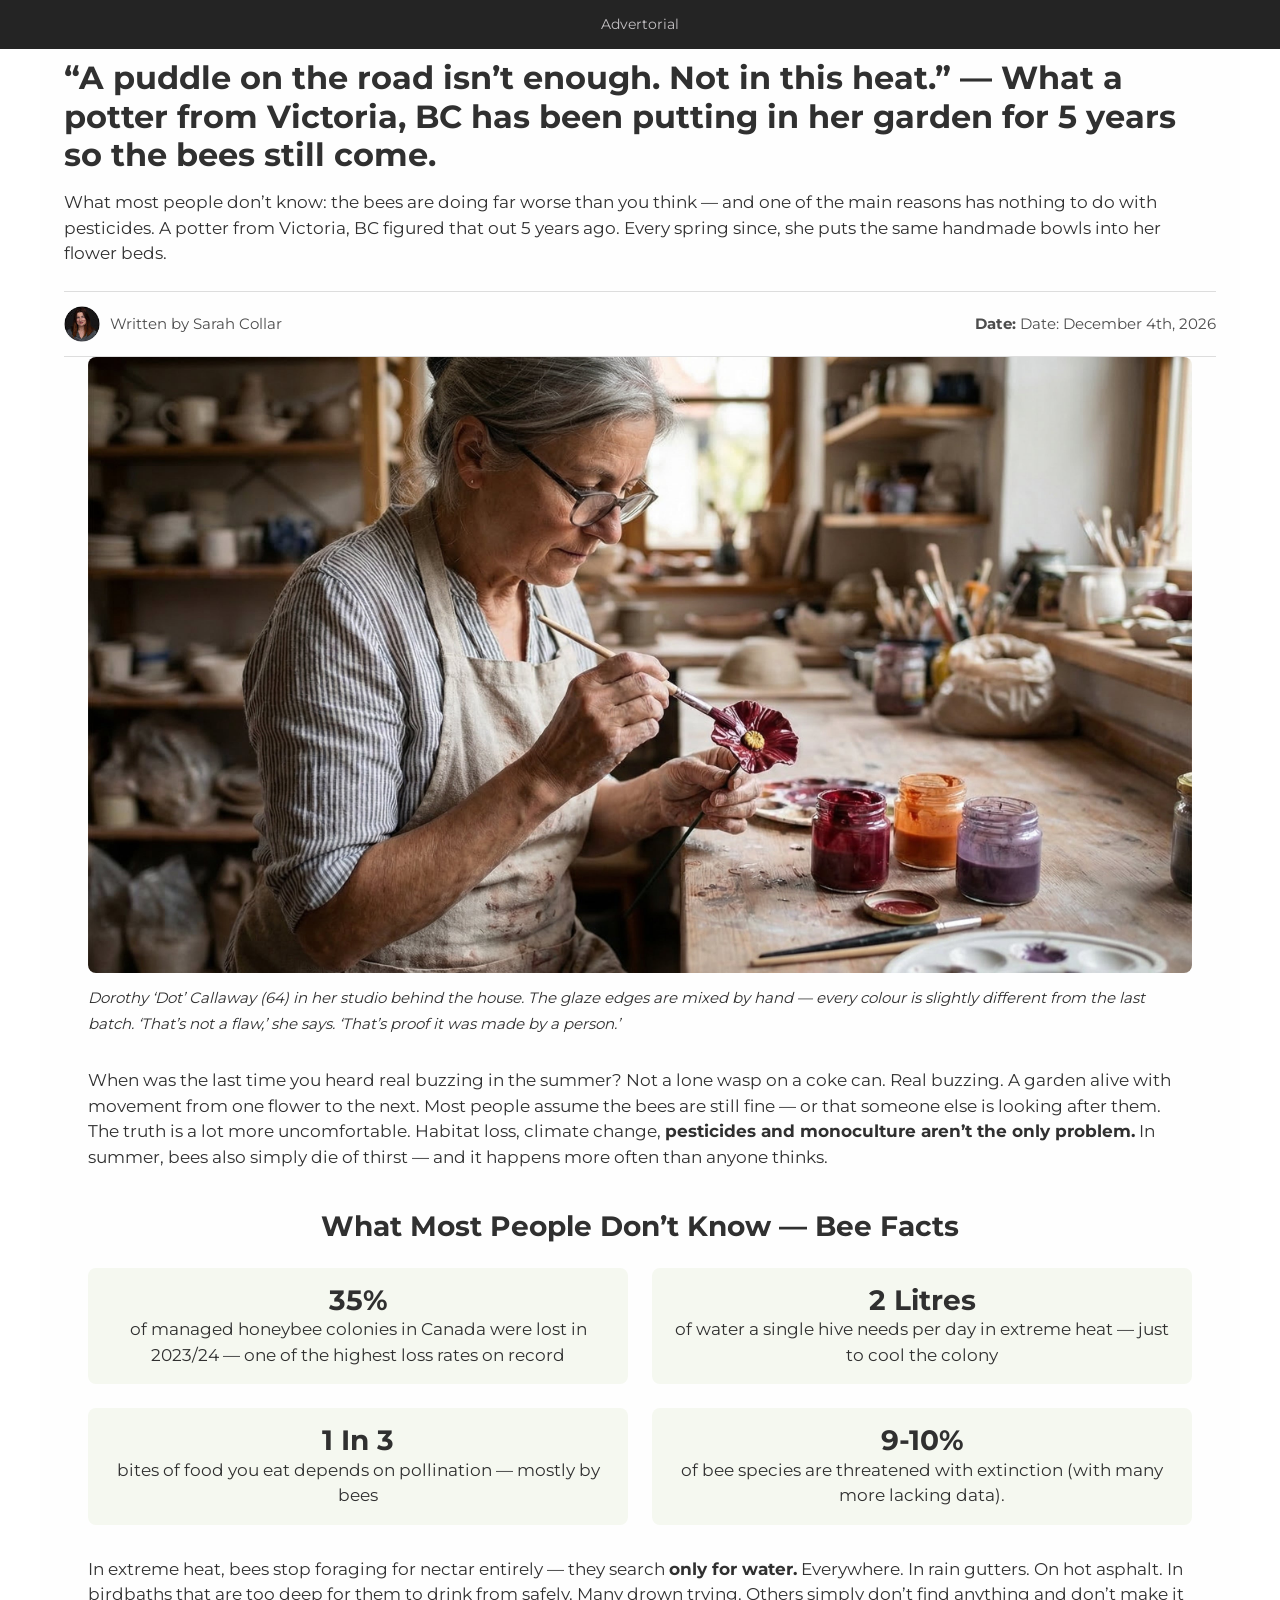
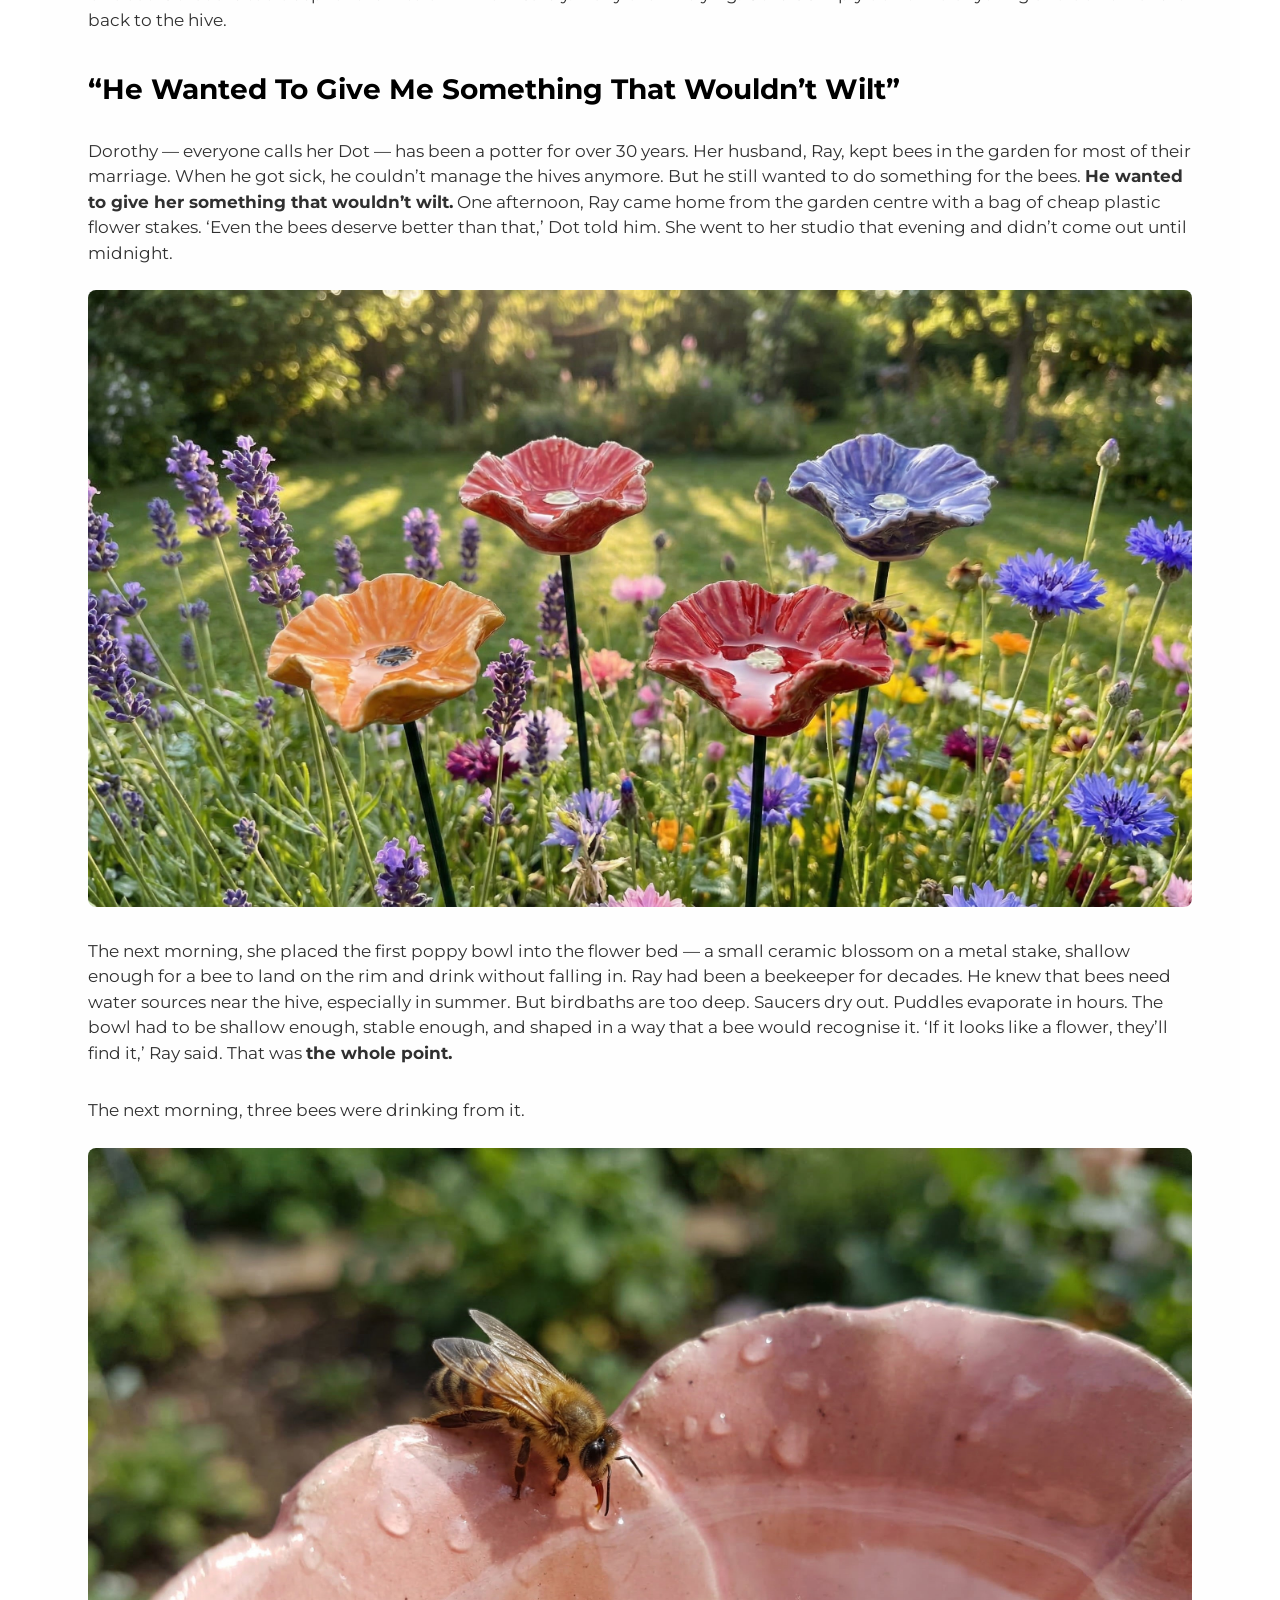
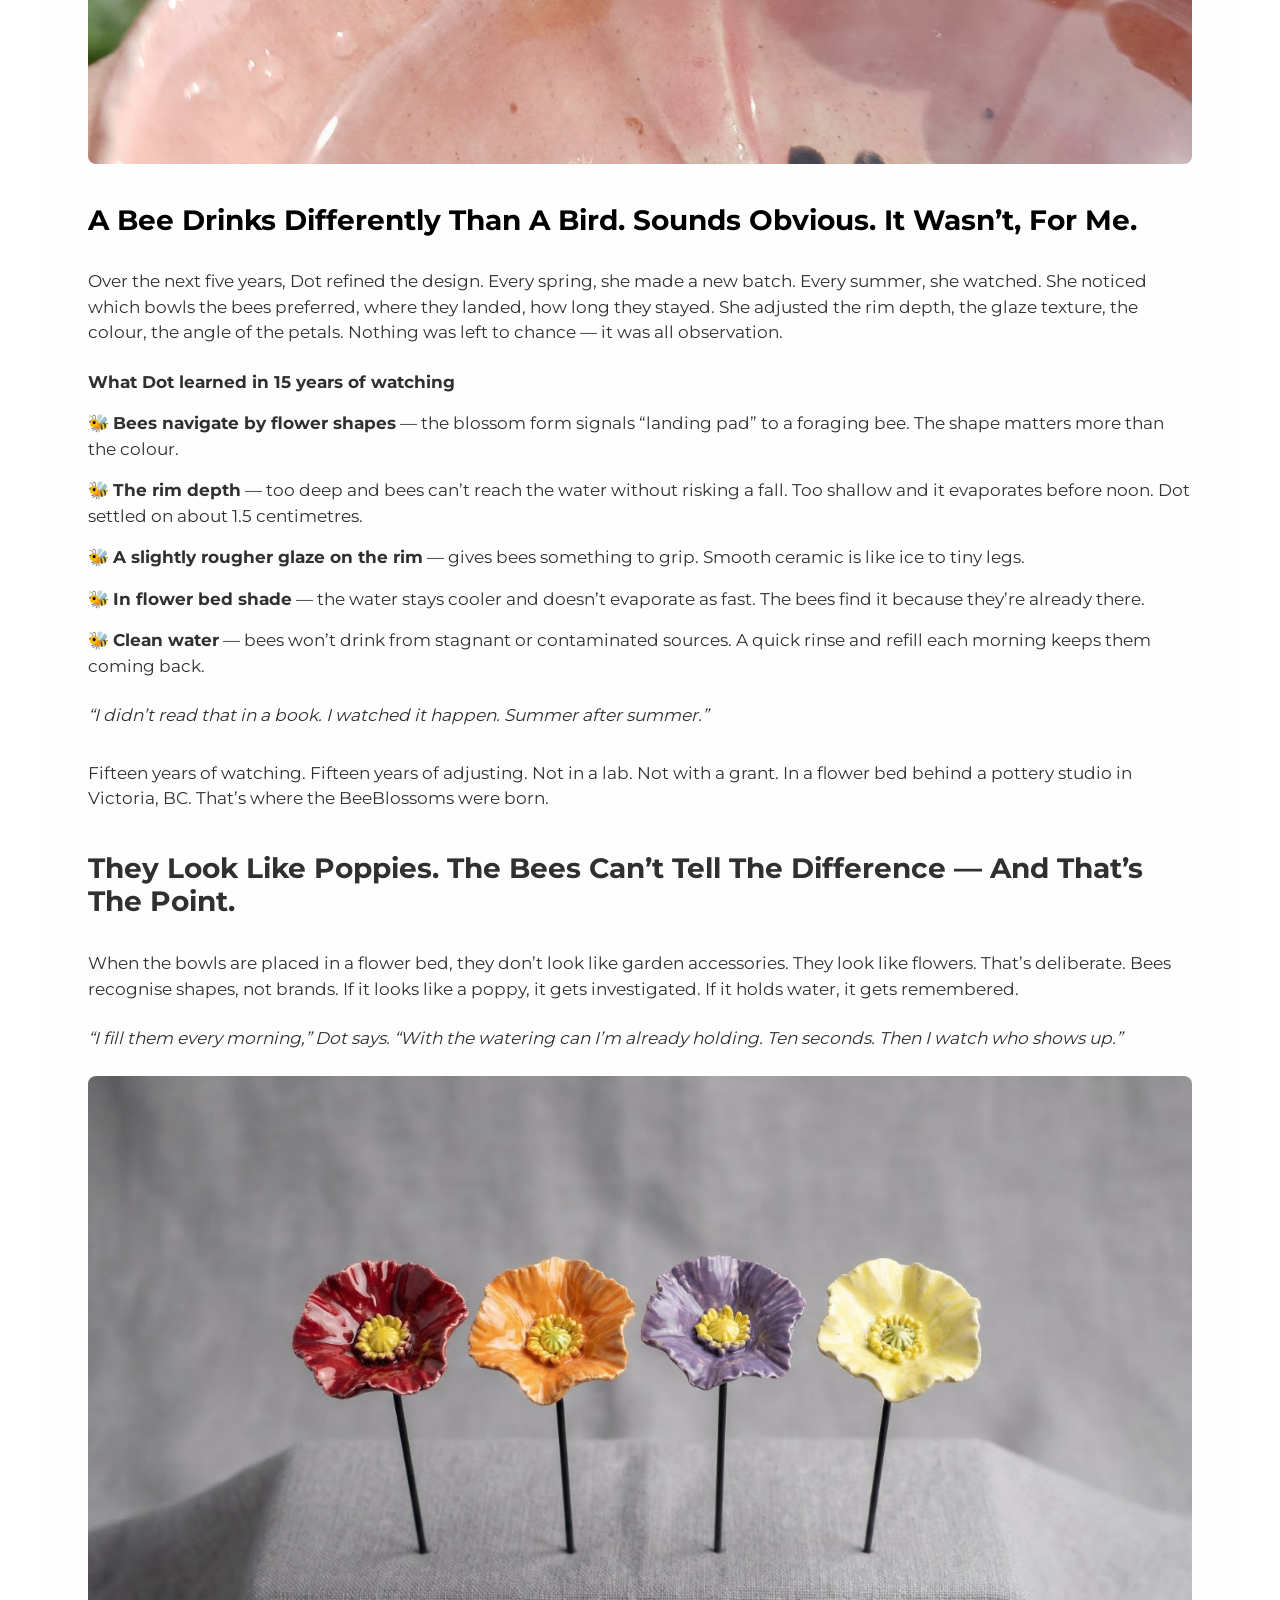
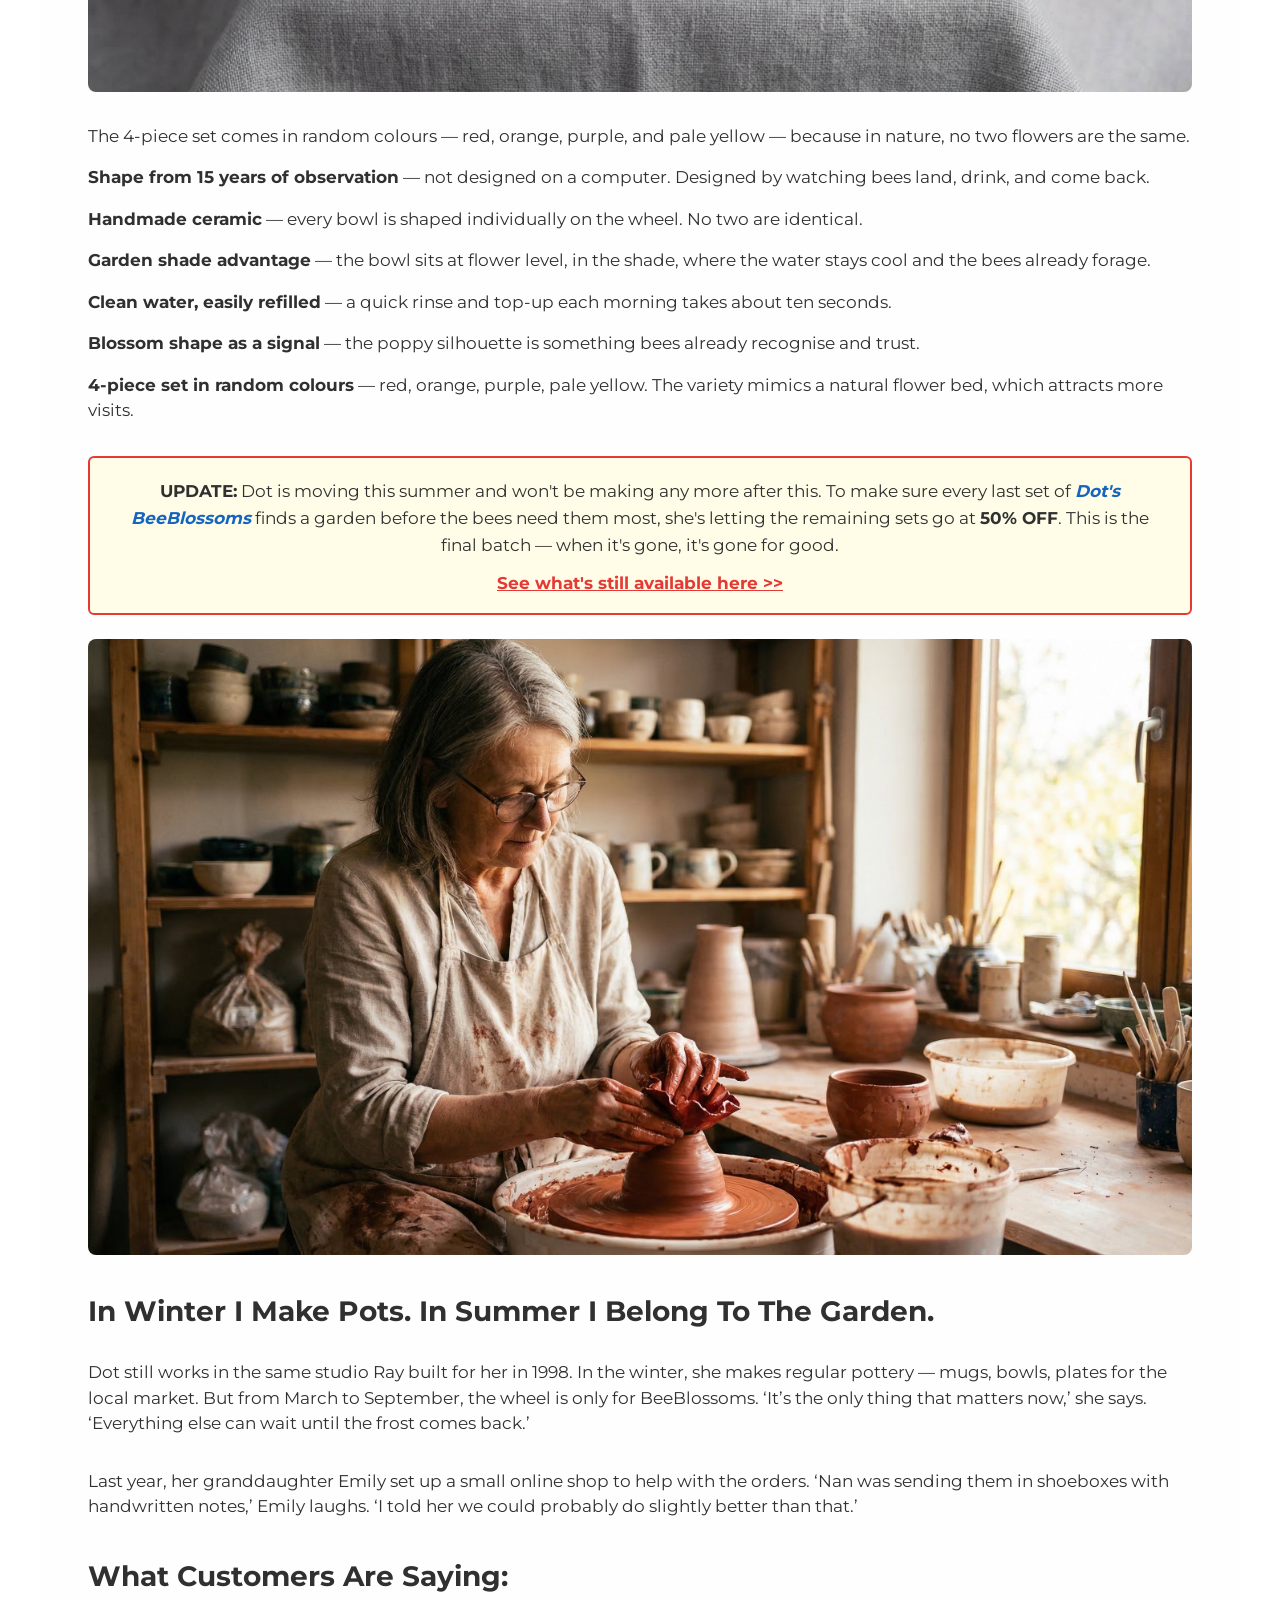
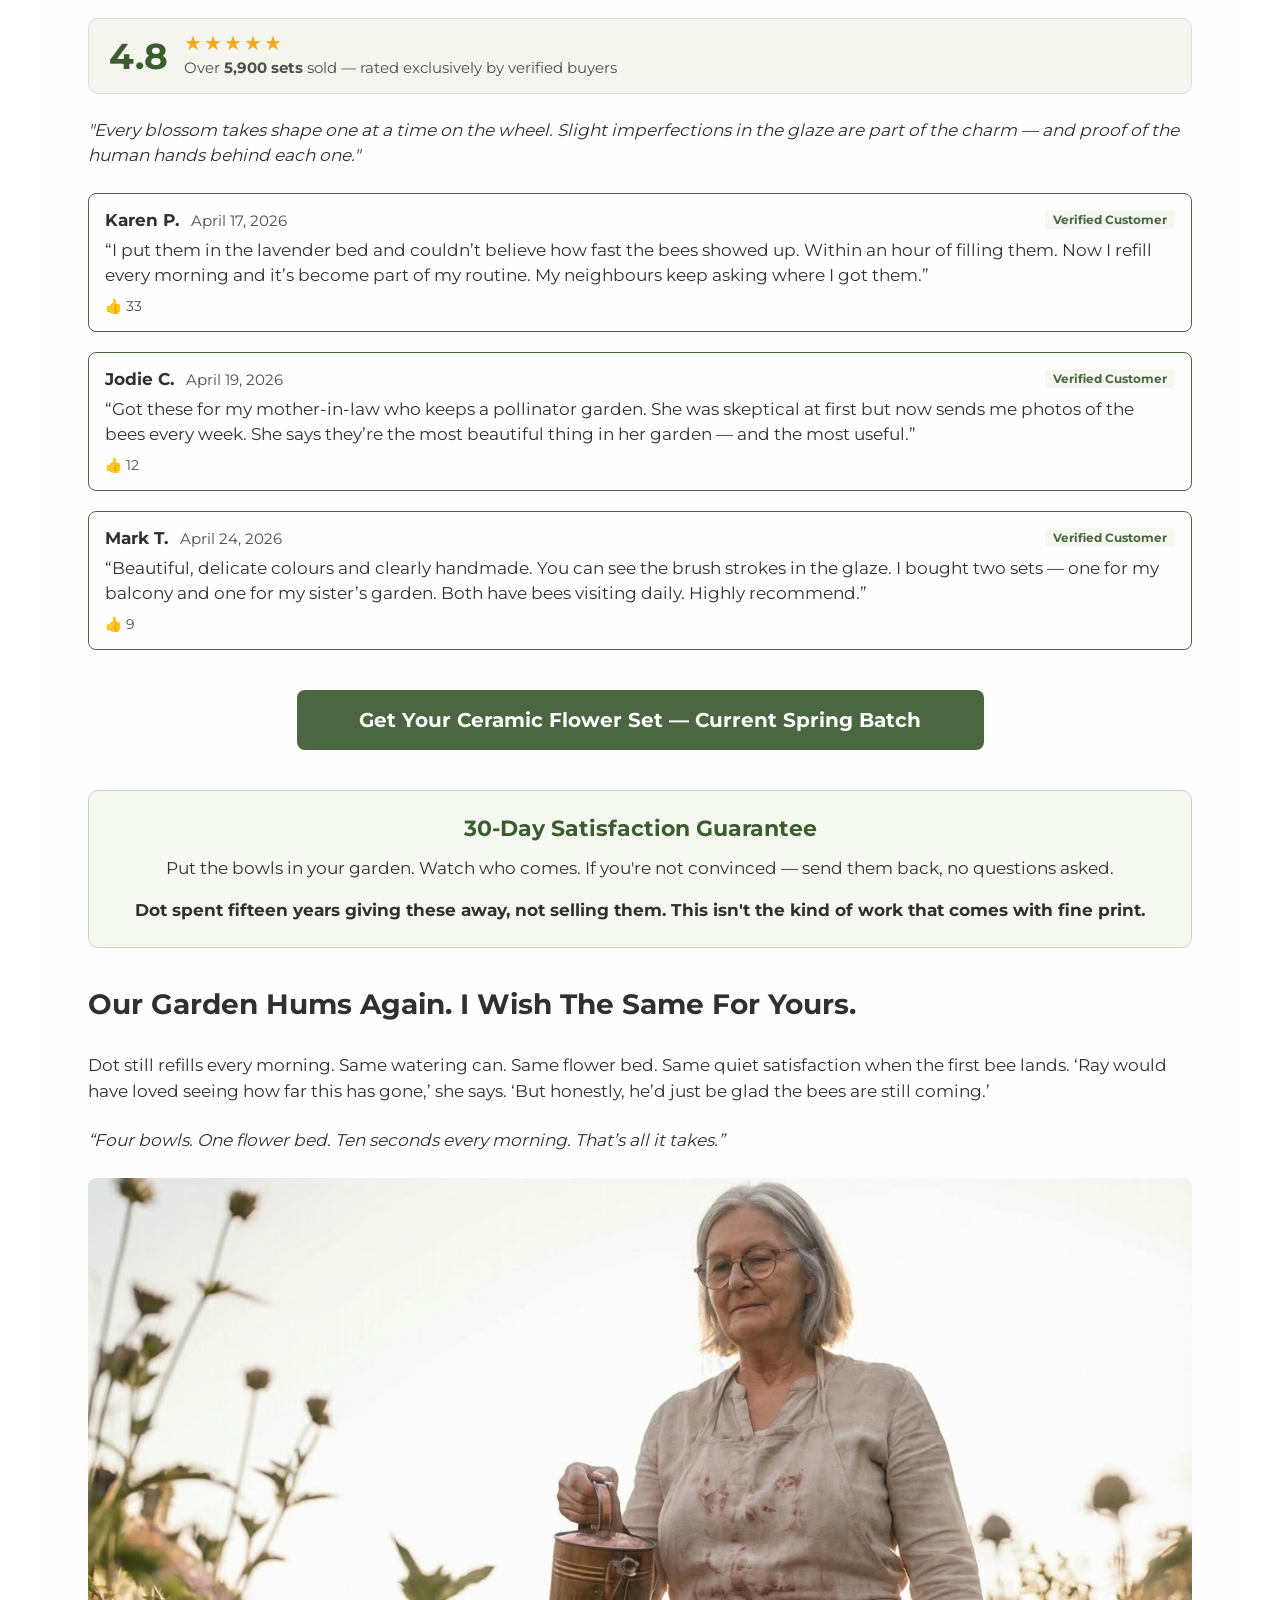
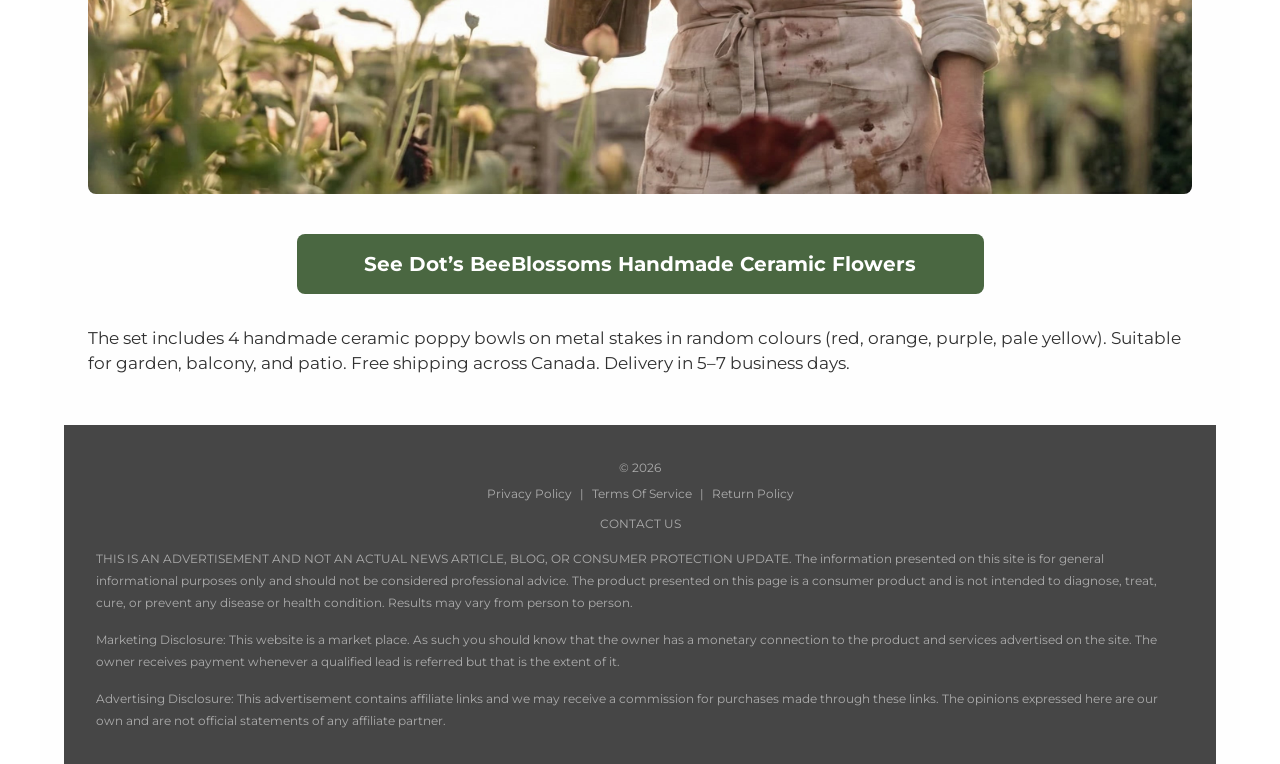
==== ca.html @ d2f663d5 "Add files via upload" ====
<!DOCTYPE html>
<html lang="en">
<head>
  <meta charset="UTF-8" />
  <meta name="viewport" content="width=device-width, initial-scale=1.0" />
  <title>BeeBlossoms - ADV – Bloop</title>
  <meta name="description" content="Why a potter from Victoria, BC has been putting handmade ceramic poppy bowls in her garden for 5 years so the bees still come. Handcrafted ceramic flowers with built-in bee watering stations." />
  <link rel="icon" href="images/favicon.png" />
  <meta property="og:title" content="BeeBlossoms" />
  <meta property="og:image" content="images/hero-portrait.jpg" />
  <link rel="stylesheet" href="css/style.css" />

<!-- MaxConv Tracking Script Base Code-->
<script>!function(w,d,o,n,c){w[o]=w[o]||function(){(w[o].q=w[o].q||[]).push(arguments)};var s=d.createElement(n),t=d.getElementsByTagName(n)[0];s.async=!0;s.defer=!0;s.src="https://track.healthdeepinsight.com/t/t.js";t.parentNode.insertBefore(s,t);}(window,document,"maxconv","script");</script>
<noscript><link rel="stylesheet" href="https://track.healthdeepinsight.com/t/t.css?mc_ns=1" /></noscript>
<!-- End MaxConv Tracking Script Base Code-->

</head>
<body>

  <!-- 1. Advertorial Banner -->
  <div class="banner">
    <p>Advertorial</p>
  </div>

  <!-- 3–18. Main Content -->
  <div class="main">
    <div class="main-inner">

      <!-- 3. Hero Headline Section -->
      <h2 class="hero-headline"><b>
        &ldquo;A puddle on the road isn&rsquo;t enough. Not in this heat.&rdquo;
        &mdash; What a potter from Victoria, BC has been putting in her garden for 5
        years so the bees still come.</b>
      </h2>

      <p class="hero-body">
        What most people don&rsquo;t know: the bees are doing far worse than you
        think &mdash; and one of the main reasons has nothing to do with pesticides.
        A potter from Victoria, BC figured that out 5 years ago. Every spring since,
        she puts the same handmade bowls into her flower beds.
      </p>

      <div class="hero-meta">
        <div class="hero-meta-left">
          <img class="hero-meta-avatar" src="images/avatar.jpg" alt="Author avatar" />
          <span>Written by Sarah Collar</span>
        </div>
        <div class="hero-meta-right">
          <span><strong>Date:</strong> <span id="article-date"></span></span>
        </div>
      </div>

      <!-- 4. Hero Image + Caption -->
      <div class="section">
        <img class="hero-image" src="images/hero-portrait.jpg" alt="Dorothy 'Dot' Callaway in her studio" width="917" height="512" />
        <p class="hero-caption">
          Dorothy &lsquo;Dot&rsquo; Callaway (64) in her studio behind the house. The
          glaze edges are mixed by hand &mdash; every colour is slightly different from
          the last batch. &lsquo;That&rsquo;s not a flaw,&rsquo; she says. &lsquo;That&rsquo;s
          proof it was made by a person.&rsquo;
        </p>
      </div>

      <!-- 5. Body Text — Bees Problem -->
      <div class="section">
        <p class="body-text">
          When was the last time you heard real buzzing in the summer? Not a lone wasp
          on a coke can. Real buzzing. A garden alive with movement from one flower to
          the next. Most people assume the bees are still fine &mdash; or that someone
          else is looking after them. The truth is a lot more uncomfortable. Habitat
          loss, climate change, <strong>pesticides and monoculture aren&rsquo;t the only
          problem.</strong> In summer, bees also simply die of thirst &mdash; and it
          happens more often than anyone thinks.
        </p>
      </div>

      <!-- 6. Bee Facts Stats Section -->
      <div class="section">
        <h2 class="stats-heading">What Most People Don&rsquo;t Know &mdash; Bee Facts</h2>

        <div class="stats-grid">
          <!-- Stat 1 -->
          <div class="stat-card">
            <h3>35%</h3>
            <p>of managed honeybee colonies in Canada were lost in 2023/24 &mdash; one of the highest loss rates on record</p>
          </div>
          <!-- Stat 2 -->
          <div class="stat-card">
            <h3>2 Litres</h3>
            <p>of water a single hive needs per day in extreme heat &mdash; just to cool the colony</p>
          </div>
          <!-- Stat 3 -->
          <div class="stat-card">
            <h3>1 In 3</h3>
            <p>bites of food you eat depends on pollination &mdash; mostly by bees</p>
          </div>
          <!-- Stat 4 -->
          <div class="stat-card">
            <h3>9-10%</h3>
            <p>of bee species are threatened with extinction (with many more lacking data).</p>
          </div>
        </div>
      </div>

      <!-- 7. Body Text — Heat -->
      <div class="section">
        <p class="body-text">
          In extreme heat, bees stop foraging for nectar entirely &mdash; they search
          <strong>only for water.</strong> Everywhere. In rain gutters. On hot asphalt.
          In birdbaths that are too deep for them to drink from safely. Many drown
          trying. Others simply don&rsquo;t find anything and don&rsquo;t make it back
          to the hive.
        </p>
      </div>

      <!-- 8. Section — "He Wanted To Give Me Something That Wouldn't Wilt" -->
      <div class="section">
        <h2 class="section-heading section-heading--black">
          &ldquo;He Wanted To Give Me Something That Wouldn&rsquo;t Wilt&rdquo;
        </h2>

        <p class="body-text">
          Dorothy &mdash; everyone calls her Dot &mdash; has been a potter for over 30
          years. Her husband, Ray, kept bees in the garden for most of their marriage.
          When he got sick, he couldn&rsquo;t manage the hives anymore. But he still
          wanted to do something for the bees. <strong>He wanted to give her something
          that wouldn&rsquo;t wilt.</strong> One afternoon, Ray came home from the
          garden centre with a bag of cheap plastic flower stakes. &lsquo;Even the bees
          deserve better than that,&rsquo; Dot told him. She went to her studio that
          evening and didn&rsquo;t come out until midnight.
        </p>

        <img class="section-image" src="images/product-context-1.jpg" alt="Handmade ceramic poppy bowls in a flower bed" width="917" height="512" />
      </div>

      <!-- 9. Poppy Bowls + Beekeeper Story -->
      <div class="section">
        <p class="body-text">
          The next morning, she placed the first poppy bowl into the flower bed &mdash;
          a small ceramic blossom on a metal stake, shallow enough for a bee to land on
          the rim and drink without falling in. Ray had been a beekeeper for decades.
          He knew that bees need water sources near the hive, especially in summer. But
          birdbaths are too deep. Saucers dry out. Puddles evaporate in hours. The bowl
          had to be shallow enough, stable enough, and shaped in a way that a bee would
          recognise it. &lsquo;If it looks like a flower, they&rsquo;ll find it,&rsquo;
          Ray said. That was <strong>the whole point.</strong>
        </p>

        <p class="body-text">
          The next morning, three bees were drinking from it.
        </p>

        <img class="section-image" src="images/product-context-2.jpg" alt="Ceramic poppy bowls attracting bees in the garden" width="917" height="512" />
      </div>

      <!-- 10. Section — "A Bee Drinks Differently Than A Bird" -->
      <div class="section">
        <h2 class="section-heading section-heading--black">
          A Bee Drinks Differently Than A Bird. Sounds Obvious. It Wasn&rsquo;t, For Me.
        </h2>

        <p class="body-text">
          Over the next five years, Dot refined the design. Every spring, she made a
          new batch. Every summer, she watched. She noticed which bowls the bees
          preferred, where they landed, how long they stayed. She adjusted the rim
          depth, the glaze texture, the colour, the angle of the petals. Nothing was
          left to chance &mdash; it was all observation.
        </p>

        <p class="bullet-label">What Dot learned in 15 years of watching</p>

        <ul class="bullet-list">
          <li>
            🐝 <strong>Bees navigate by flower shapes</strong> &mdash; the blossom form
            signals &ldquo;landing pad&rdquo; to a foraging bee. The shape matters more
            than the colour.
          </li>
          <li>
            🐝 <strong>The rim depth</strong> &mdash; too deep and bees can&rsquo;t
            reach the water without risking a fall. Too shallow and it evaporates before
            noon. Dot settled on about 1.5 centimetres.
          </li>
          <li>
            🐝 <strong>A slightly rougher glaze on the rim</strong> &mdash; gives bees
            something to grip. Smooth ceramic is like ice to tiny legs.
          </li>
          <li>
            🐝 <strong>In flower bed shade</strong> &mdash; the water stays cooler and
            doesn&rsquo;t evaporate as fast. The bees find it because they&rsquo;re
            already there.
          </li>
          <li>
            🐝 <strong>Clean water</strong> &mdash; bees won&rsquo;t drink from stagnant
            or contaminated sources. A quick rinse and refill each morning keeps them
            coming back.
          </li>
        </ul>

        <p class="italic-quote">
          &ldquo;I didn&rsquo;t read that in a book. I watched it happen. Summer after
          summer.&rdquo;
        </p>

        <p class="body-text">
          Fifteen years of watching. Fifteen years of adjusting. Not in a lab. Not with
          a grant. In a flower bed behind a pottery studio in Victoria, BC. That&rsquo;s
          where the BeeBlossoms were born.
        </p>
      </div>

      <!-- 11. Section — "They Look Like Poppies" -->
      <div class="section">
        <h2 class="section-heading">
          They Look Like Poppies. The Bees Can&rsquo;t Tell The Difference &mdash;
          And That&rsquo;s The Point.
        </h2>

        <p class="body-text">
          When the bowls are placed in a flower bed, they don&rsquo;t look like garden
          accessories. They look like flowers. That&rsquo;s deliberate. Bees recognise
          shapes, not brands. If it looks like a poppy, it gets investigated. If it
          holds water, it gets remembered.
        </p>

        <p class="italic-quote">
          &ldquo;I fill them every morning,&rdquo; Dot says. &ldquo;With the watering
          can I&rsquo;m already holding. Ten seconds. Then I watch who shows up.&rdquo;
        </p>

        <img class="section-image" src="images/product-context-3.jpg" alt="BeeBlossoms ceramic poppy bowls in the garden" width="917" height="512" />

        <p class="body-text">
          The 4-piece set comes in random colours &mdash; red, orange, purple, and pale
          yellow &mdash; because in nature, no two flowers are the same.
        </p>

        <ul class="bullet-list">
          <li>
            <strong>Shape from 15 years of observation</strong> &mdash; not designed on
            a computer. Designed by watching bees land, drink, and come back.
          </li>
          <li>
            <strong>Handmade ceramic</strong> &mdash; every bowl is shaped individually
            on the wheel. No two are identical.
          </li>
          <li>
            <strong>Garden shade advantage</strong> &mdash; the bowl sits at flower
            level, in the shade, where the water stays cool and the bees already forage.
          </li>
          <li>
            <strong>Clean water, easily refilled</strong> &mdash; a quick rinse and
            top-up each morning takes about ten seconds.
          </li>
          <li>
            <strong>Blossom shape as a signal</strong> &mdash; the poppy silhouette is
            something bees already recognise and trust.
          </li>
          <li>
            <strong>4-piece set in random colours</strong> &mdash; red, orange, purple,
            pale yellow. The variety mimics a natural flower bed, which attracts more
            visits.
          </li>
        </ul>
      </div>

      <!-- 12. UPDATE / Urgency CTA -->
      <div class="section">
        <div class="update-box">
          <p class="update-box-text">
            <strong>UPDATE:</strong> Dot is moving this summer and won't be making any more after this.
            To make sure every last set of <a class="update-brand-link" href="https://track.healthdeepinsight.com/click" target="_blank" rel="noopener noreferrer">Dot's BeeBlossoms</a>
            finds a garden before the bees need them most, she's letting the remaining sets go at
            <strong>50% OFF</strong>. This is the final batch — when it's gone, it's gone for good.
          </p>
          <a class="update-cta-link" href="https://track.healthdeepinsight.com/click" target="_blank" rel="noopener noreferrer">
            See what's still available here &gt;&gt;
          </a>
        </div>

        <img class="section-image" src="images/product-context-4.jpg" alt="BeeBlossoms final batch product image" width="917" height="512" />
      </div>

      <!-- 13. Section — "In Winter I Make Pots" -->
      <div class="section">
        <h2 class="section-heading">
          In Winter I Make Pots. In Summer I Belong To The Garden.
        </h2>

        <p class="body-text">
          Dot still works in the same studio Ray built for her in 1998. In the winter,
          she makes regular pottery &mdash; mugs, bowls, plates for the local market.
          But from March to September, the wheel is only for BeeBlossoms.
          &lsquo;It&rsquo;s the only thing that matters now,&rsquo; she says.
          &lsquo;Everything else can wait until the frost comes back.&rsquo;
        </p>

        <p class="body-text">
          Last year, her granddaughter Emily set up a small online shop to help with
          the orders. &lsquo;Nan was sending them in shoeboxes with handwritten
          notes,&rsquo; Emily laughs. &lsquo;I told her we could probably do slightly
          better than that.&rsquo;
        </p>
      </div>

      <!-- 14. Reviews Section -->
      <div class="section">
        <h2 class="section-heading">What Customers Are Saying:</h2>

        <div class="rating-summary">
          <div class="rating-score">
            <span class="rating-number">4.8</span>
            <div class="rating-right">
              <div class="rating-stars-row">★★★★★</div>
              <p class="rating-count">Over <strong>5,900 sets</strong> sold &mdash; rated exclusively by verified buyers</p>
            </div>
          </div>
          <p class="italic-quote">
            "Every blossom takes shape one at a time on the wheel. Slight
            imperfections in the glaze are part of the charm — and proof of the
            human hands behind each one."
          </p>
        </div>

        <div class="review-cards">
          <!-- Review 1 -->
          <div class="review-card">
            <div class="review-header">
              <div>
                <span class="review-author">Karen P.</span>
                <span class="review-date">April 17, 2026</span>
              </div>
              <span class="review-badge">Verified Customer</span>
            </div>
            <p class="review-body">
              &ldquo;I put them in the lavender bed and couldn&rsquo;t believe how fast
              the bees showed up. Within an hour of filling them. Now I refill every
              morning and it&rsquo;s become part of my routine. My neighbours keep
              asking where I got them.&rdquo;
            </p>
            <div class="review-thumbs">
              <span>&#128077;</span>
              <span>33</span>
            </div>
          </div>

          <!-- Review 2 -->
          <div class="review-card">
            <div class="review-header">
              <div>
                <span class="review-author">Jodie C.</span>
                <span class="review-date">April 19, 2026</span>
              </div>
              <span class="review-badge">Verified Customer</span>
            </div>
            <p class="review-body">
              &ldquo;Got these for my mother-in-law who keeps a pollinator garden. She
              was skeptical at first but now sends me photos of the bees every week. She
              says they&rsquo;re the most beautiful thing in her garden &mdash; and the
              most useful.&rdquo;
            </p>
            <div class="review-thumbs">
              <span>&#128077;</span>
              <span>12</span>
            </div>
          </div>

          <!-- Review 3 -->
          <div class="review-card">
            <div class="review-header">
              <div>
                <span class="review-author">Mark T.</span>
                <span class="review-date">April 24, 2026</span>
              </div>
              <span class="review-badge">Verified Customer</span>
            </div>
            <p class="review-body">
              &ldquo;Beautiful, delicate colours and clearly handmade. You can see the
              brush strokes in the glaze. I bought two sets &mdash; one for my balcony
              and one for my sister&rsquo;s garden. Both have bees visiting daily.
              Highly recommend.&rdquo;
            </p>
            <div class="review-thumbs">
              <span>&#128077;</span>
              <span>9</span>
            </div>
          </div>
        </div>
      </div>

      <!-- 15. CTA Button -->
      <div class="section">
        <div class="cta-wrapper">
          <a class="cta-button" href="https://track.healthdeepinsight.com/click" target="_blank" rel="noopener noreferrer">
            Get Your Ceramic Flower Set &mdash; Current Spring Batch
          </a>
        </div>
      </div>

      <!-- 16. Guarantee Section -->
      <div class="section">
        <div class="guarantee-box">
          <h3 class="guarantee-title">30-Day Satisfaction Guarantee</h3>
          <p class="guarantee-body">
            Put the bowls in your garden. Watch who comes. If you're not convinced — send them back, no questions asked.
          </p>
          <p class="guarantee-bold">
            Dot spent fifteen years giving these away, not selling them. This isn't the kind of work that comes with fine print.
          </p>
        </div>
      </div>

      <!-- 17. Closing Section -->
      <div class="section">
        <h2 class="section-heading">
          Our Garden Hums Again. I Wish The Same For Yours.
        </h2>

        <p class="body-text">
          Dot still refills every morning. Same watering can. Same flower bed. Same
          quiet satisfaction when the first bee lands. &lsquo;Ray would have loved
          seeing how far this has gone,&rsquo; she says. &lsquo;But honestly,
          he&rsquo;d just be glad the bees are still coming.&rsquo;
        </p>

        <p class="italic-quote">
          &ldquo;Four bowls. One flower bed. Ten seconds every morning. That&rsquo;s
          all it takes.&rdquo;
        </p>

        <img class="section-image" src="images/closing-image.jpg" alt="BeeBlossoms in a summer garden" width="917" height="512" />

        <div class="cta-wrapper">
          <a class="cta-button" href="https://track.healthdeepinsight.com/click" target="_blank" rel="noopener noreferrer">
            See Dot&rsquo;s BeeBlossoms Handmade Ceramic Flowers
          </a>
        </div>
      </div>

      <!-- 18. Product Description -->
      <div class="section">
        <p class="product-desc">
          The set includes 4 handmade ceramic poppy bowls on metal stakes in random
          colours (red, orange, purple, pale yellow). Suitable for garden, balcony, and
          patio. Free shipping across Canada. Delivery in 5&ndash;7 business days.
        </p>
      </div>

      <!-- 19. Footer -->
      <footer class="footer">
        <div class="footer-inner">
          <p class="footer-copy">&copy; 2026 </p>
          <div class="footer-links">
            <a href="https://track.healthdeepinsight.com/click" target="_blank" rel="noopener noreferrer">Privacy Policy</a>
            <span>|</span>
            <a href="https://track.healthdeepinsight.com/click" target="_blank" rel="noopener noreferrer">Terms Of Service</a>
            <span>|</span>
            <a href="https://track.healthdeepinsight.com/click" target="_blank" rel="noopener noreferrer">Return Policy</a>
          </div>
          <div class="footer-contact">
            <a href="https://track.healthdeepinsight.com/click" target="_blank" rel="noopener noreferrer">CONTACT US</a>
          </div>
          <p class="footer-disclaimer">
            THIS IS AN ADVERTISEMENT AND NOT AN ACTUAL NEWS ARTICLE, BLOG, OR CONSUMER
            PROTECTION UPDATE. The information presented on this site is for general
            informational purposes only and should not be considered professional advice.
            The product presented on this page is a consumer product and is not intended
            to diagnose, treat, cure, or prevent any disease or health condition. Results
            may vary from person to person.
          </p>
          <p class="footer-disclaimer">
            Marketing Disclosure: This website is a market place. As such you should know
            that the owner has a monetary connection to the product and services advertised
            on the site. The owner receives payment whenever a qualified lead is referred
            but that is the extent of it.
          </p>
          <p class="footer-disclaimer">
            Advertising Disclosure: This advertisement contains affiliate links and we may
            receive a commission for purchases made through these links. The opinions
            expressed here are our own and are not official statements of any affiliate
            partner.
          </p>
        </div>
      </footer>
    </div>
  </div>

  <!-- Floating Bottom CTA -->
  <div class="floating-cta" id="floating-cta">
    <a href="https://track.healthdeepinsight.com/click" target="_blank" rel="noopener noreferrer">
      Check Availability &amp; Claim Your 50% Off
    </a>
  </div>

  <script src="js/main.js"></script>
</body>
</html>
---- css/style.css ----
/* ===== Fonts ===== */
@font-face {
  font-family: 'Montserrat';
  src: url('montserrat-400.woff2') format('woff2');
  font-weight: 400;
  font-style: normal;
  font-display: swap;
}
@font-face {
  font-family: 'Montserrat';
  src: url('montserrat-500.woff2') format('woff2');
  font-weight: 500;
  font-style: normal;
  font-display: swap;
}
@font-face {
  font-family: 'Montserrat';
  src: url('montserrat-600.woff2') format('woff2');
  font-weight: 600;
  font-style: normal;
  font-display: swap;
}
@font-face {
  font-family: 'Montserrat';
  src: url('montserrat-700.woff2') format('woff2');
  font-weight: 700;
  font-style: normal;
  font-display: swap;
}

/* ===== Reset ===== */
*, *::before, *::after {
  margin: 0;
  padding: 0;
  box-sizing: border-box;
}

html, body {
  height: 100%;
}

body {
  display: flex;
  flex-direction: column;
  min-height: 100%;
  font-family: 'Montserrat', sans-serif;
  -webkit-font-smoothing: antialiased;
  -moz-osx-font-smoothing: grayscale;
}

img {
  display: block;
  max-width: 100%;
  height: auto;
}

a {
  text-decoration: none;
  color: inherit;
}

ul {
  list-style: none;
}

/* ===== 1. Advertorial Banner ===== */
.banner {
  width: 100%;
  background-color: #242424;
  padding: 12px 0;
}
.banner p {
  text-align: center;
  font-size: 14px;
  line-height: 25.2px;
  color: rgb(195, 192, 195);
}

/* ===== 2. Nav / Breadcrumb ===== */
.nav {
  width: 100%;
  background-color: #fff;
  padding: 10px 12px;
}
@media (min-width: 768px) {
  .nav { padding: 10px 24px; }
}
.nav-inner {
  display: flex;
  align-items: center;
  gap: 12px;
}
.nav-avatar {
  width: 46px;
  height: 46px;
  border-radius: 4px;
  object-fit: cover;
}
.nav-link {
  font-size: 12px;
  color: rgb(77, 77, 77);
}
.nav-link:hover {
  text-decoration: underline;
}

/* ===== 3-18. Main Content ===== */
.main {
  max-width: 1200px;
  margin: 0 auto;
  background-color: #FEFEFE;
}
.main-inner {
  padding: 10px 12px 32px;
}
@media (min-width: 768px) {
  .main-inner { padding: 10px 24px 0; }
}

/* ===== 3. Hero Headline ===== */
.hero-headline {
  text-align: left;
  font-size: 24px;
  line-height: 31.2px;
  font-weight: 400;
  color: #303030;
}
@media (min-width: 768px) {
  .hero-headline { font-size: 32px; line-height: 38.4px; }
}

.hero-body {
  margin-top: 16px;
  text-align: left;
  font-size: 16px;
  line-height: 24px;
  color: #303030;
}
@media (min-width: 768px) {
  .hero-body { font-size: 17px; line-height: 25.5px; }
}
.hero-meta {
  margin-top: 24px;
  padding: 14px 0;
  border-top: 1px solid #ddd;
  border-bottom: 1px solid #ddd;
  display: flex;
  align-items: center;
  justify-content: space-between;
  gap: 12px;
}

.hero-meta-left {
  display: flex;
  align-items: center;
  gap: 10px;
  font-size: 15px;
  line-height: 22px;
  color: rgb(77, 77, 77);
}

.hero-meta-avatar {
  width: 36px;
  height: 36px;
  border-radius: 50%;
  object-fit: cover;
  flex-shrink: 0;
}

.hero-meta-right {
  font-size: 15px;
  line-height: 22px;
  color: rgb(77, 77, 77);
  white-space: nowrap;
}


/* ===== Shared section padding ===== */
.section {
  padding-left: 12px;
  padding-right: 12px;
}
@media (min-width: 768px) {
  .section { padding-left: 24px; padding-right: 24px; }
}

/* ===== 4. Hero Image + Caption ===== */
.hero-image {
  width: 100%;
  border-radius: 8px;
}
.hero-caption {
  margin-top: 12px;
  text-align: left;
  font-size: 15px;
  font-style: italic;
  line-height: 25.5px;
  color: #303030;
}

/* ===== Body text ===== */
.body-text {
  margin-top: 32px;
  text-align: left;
  font-size: 16px;
  line-height: 24px;
  color: #303030;
}
@media (min-width: 768px) {
  .body-text { font-size: 17px; line-height: 25.5px; }
}

.body-text-bold {
  font-weight: 700;
}

/* ===== 6. Stats Section ===== */
.stats-heading {
  margin-top: 40px;
  text-align: center;
  font-size: 24px;
  line-height: 31.2px;
  font-weight: 700;
  text-transform: capitalize;
  color: #303030;
}
@media (min-width: 768px) {
  .stats-heading { font-size: 28px; line-height: 33.6px; }
}

.stats-grid {
  margin-top: 24px;
  display: grid;
  grid-template-columns: 1fr;
  gap: 24px;
}
@media (min-width: 768px) {
  .stats-grid { grid-template-columns: 1fr 1fr; }
}

.stat-card {
  border-radius: 8px;
  background-color: #F5F8F0;
  padding: 16px;
}
.stat-card h3 {
  text-align: center;
  font-size: 28px;
  font-weight: 700;
  line-height: 33.6px;
  color: #303030;
}
.stat-card p {
  text-align: center;
  font-size: 17px;
  line-height: 25.5px;
  color: #303030;
}

/* ===== Section Heading ===== */
.section-heading {
  margin-top: 40px;
  text-align: left;
  font-size: 24px;
  line-height: 31.2px;
  font-weight: 700;
  text-transform: capitalize;
  color: #303030;
}
.section-heading--black {
  color: #000;
}
@media (min-width: 768px) {
  .section-heading { font-size: 28px; line-height: 33.6px; }
}

.section-image {
  margin-top: 24px;
  width: 100%;
  border-radius: 8px;
}

/* ===== Bullet List ===== */
.bullet-list {
  margin-top: 16px;
  display: flex;
  flex-direction: column;
  gap: 16px;
}
.bullet-list li {
  text-align: left;
  font-size: 16px;
  line-height: 24px;
  color: #303030;
}
@media (min-width: 768px) {
  .bullet-list li { font-size: 17px; line-height: 25.5px; }
}

.bullet-label {
  margin-top: 24px;
  text-align: left;
  font-size: 17px;
  font-weight: 700;
  line-height: 25.5px;
  color: #303030;
}

.italic-quote {
  margin-top: 24px;
  text-align: left;
  font-size: 17px;
  font-style: italic;
  line-height: 25.5px;
  color: #303030;
}

/* ===== CTA Button ===== */
.cta-wrapper {
  margin-top: 40px;
  display: flex;
  justify-content: center;
}
.cta-button {
  display: block;
  width: 100%;
  border-radius: 8px;
  background-color: rgb(74, 103, 65);
  padding: 12px 24px;
  text-align: center;
  font-size: 20px;
  font-weight: 700;
  text-transform: capitalize;
  line-height: 36px;
  color: #fff;
  border: none;
  cursor: pointer;
}
@media (min-width: 768px) {
  .cta-button { width: 687px; }
}
.cta-button:hover {
  opacity: 0.9;
}

/* ===== CTA text link ===== */
.cta-link {
  color: #303030;
  text-decoration: underline;
}
.cta-link:hover {
  color: #4A6741;
}

/* ===== 14. Reviews Section ===== */
.rating-summary {
  margin-top: 24px;
}

.rating-score {
  display: flex;
  align-items: center;
  gap: 16px;
  background-color: #f5f5f0;
  border: 1px solid #ddd;
  border-radius: 10px;
  padding: 14px 20px;
}

.rating-number {
  font-size: 36px;
  font-weight: 700;
  color: #3a5c2e;
  line-height: 1;
  flex-shrink: 0;
}

.rating-right {
  display: flex;
  flex-direction: column;
  gap: 4px;
}

.rating-stars-row {
  font-size: 20px;
  color: #f5a623;
  line-height: 1;
  letter-spacing: 2px;
}

.rating-count {
  font-size: 15px;
  line-height: 22px;
  color: rgb(77, 77, 77);
}


.review-cards {
  margin-top: 24px;
  display: flex;
  flex-direction: column;
  gap: 20px;
}
.review-card {
  border-radius: 8px;
  border: 1px solid #4A6741;
  padding: 16px;
}
.review-header {
  display: flex;
  align-items: center;
  justify-content: space-between;
}
.review-author {
  font-size: 17px;
  font-weight: 700;
  color: #303030;
}
.review-date {
  font-size: 15px;
  color: rgb(77, 77, 77);
  margin-left: 8px;
}
.review-badge {
  border-radius: 4px;
  background-color: #F5F8F0;
  padding: 2px 8px;
  font-size: 12px;
  font-weight: 700;
  color: #4A6741;
}
.review-body {
  margin-top: 8px;
  text-align: left;
  font-size: 17px;
  line-height: 25.5px;
  color: #303030;
}
.review-thumbs {
  margin-top: 8px;
  display: flex;
  align-items: center;
  gap: 4px;
  font-size: 14px;
  color: rgb(77, 77, 77);
}

/* ===== 16. Guarantee ===== */
.guarantee-box {
  margin-top: 40px;
  background-color: #f5f8f0;
  border: 1px solid #c8d8c0;
  border-radius: 10px;
  padding: 24px 28px;
  text-align: center;
}

.guarantee-title {
  font-size: 20px;
  font-weight: 700;
  line-height: 28px;
  color: #3a5c2e;
  margin-bottom: 12px;
}
@media (min-width: 768px) {
  .guarantee-title { font-size: 22px; }
}

.guarantee-body {
  font-size: 16px;
  line-height: 25px;
  color: #303030;
  margin-bottom: 16px;
}
@media (min-width: 768px) {
  .guarantee-body { font-size: 17px; line-height: 26px; }
}

.guarantee-bold {
  font-size: 16px;
  font-weight: 700;
  line-height: 25px;
  color: #303030;
}
@media (min-width: 768px) {
  .guarantee-bold { font-size: 17px; line-height: 26px; }
}


/* ===== 18. Product Description ===== */
.product-desc {
  margin-top: 32px;
  text-align: left;
  font-size: 16px;
  line-height: 24px;
  color: #303030;
}
@media (min-width: 768px) {
  .product-desc { font-size: 17px; line-height: 25.5px; }
}

/* ===== 19. Footer ===== */
.footer {
  margin-top: 48px;
  width: 100%;
  background-color: #464646;
  padding: 32px 16px;
}
@media (min-width: 768px) {
  .footer { padding: 32px; }
}
.footer-inner {
  text-align: center;
}
.footer-copy {
  font-size: 12px;
  line-height: 21.6px;
  color: rgb(172, 172, 172);
}
.footer-links {
  margin-top: 8px;
  display: flex;
  align-items: center;
  justify-content: center;
  gap: 8px;
}
.footer-links a {
  font-size: 12px;
  color: rgb(172, 172, 172);
}
.footer-links a:hover {
  text-decoration: underline;
}
.footer-links span {
  font-size: 12px;
  color: rgb(172, 172, 172);
}
.footer-contact {
  margin-top: 12px;
}
.footer-contact a {
  font-size: 12px;
  color: rgb(172, 172, 172);
}
.footer-contact a:hover {
  text-decoration: underline;
}
.footer-disclaimer {
  margin-top: 16px;
  text-align: left;
  font-size: 12px;
  line-height: 21.6px;
  color: rgb(172, 172, 172);
}

/* ===== Floating Bottom CTA ===== */
.floating-cta {
  position: fixed;
  bottom: 0;
  left: 0;
  right: 0;
  z-index: 100;
  background-color: #fff;
  padding: 12px 16px;
  box-shadow: 0 -2px 10px rgba(0, 0, 0, 0.12);
  text-align: center;
  opacity: 0;
  transform: translateY(100%);
  transition: opacity 0.35s ease, transform 0.35s ease;
  pointer-events: none;
}
.floating-cta.visible {
  opacity: 1;
  transform: translateY(0);
  pointer-events: auto;
}
.floating-cta a {
  display: block;
  width: 100%;
  max-width: 687px;
  margin: 0 auto;
  border-radius: 8px;
  background-color: rgb(74, 103, 65);
  padding: 12px 24px;
  text-align: center;
  font-size: 18px;
  font-weight: 700;
  text-transform: capitalize;
  line-height: 30px;
  color: #fff;
  cursor: pointer;
}
.floating-cta a:hover {
  opacity: 0.9;
}

/* ===== UPDATE Box (Section 12) ===== */
.update-box {
  margin-top: 32px;
  background-color: #fffde7;
  border: 2px solid #e53935;
  border-radius: 6px;
  padding: 20px 24px;
  text-align: center;
}

.update-box-text {
  font-size: 16px;
  line-height: 26px;
  color: #303030;
}
@media (min-width: 768px) {
  .update-box-text { font-size: 17px; line-height: 27px; }
}

.update-brand-link {
  color: #1565c0;
  font-weight: 700;
  font-style: italic;
  text-decoration: none;
}
.update-brand-link:hover {
  text-decoration: underline;
}

.update-cta-link {
  display: block;
  margin-top: 14px;
  font-size: 16px;
  font-weight: 700;
  color: #e53935;
  text-decoration: underline;
  text-align: center;
}
@media (min-width: 768px) {
  .update-cta-link { font-size: 17px; }
}
.update-cta-link:hover {
  color: #b71c1c;
}
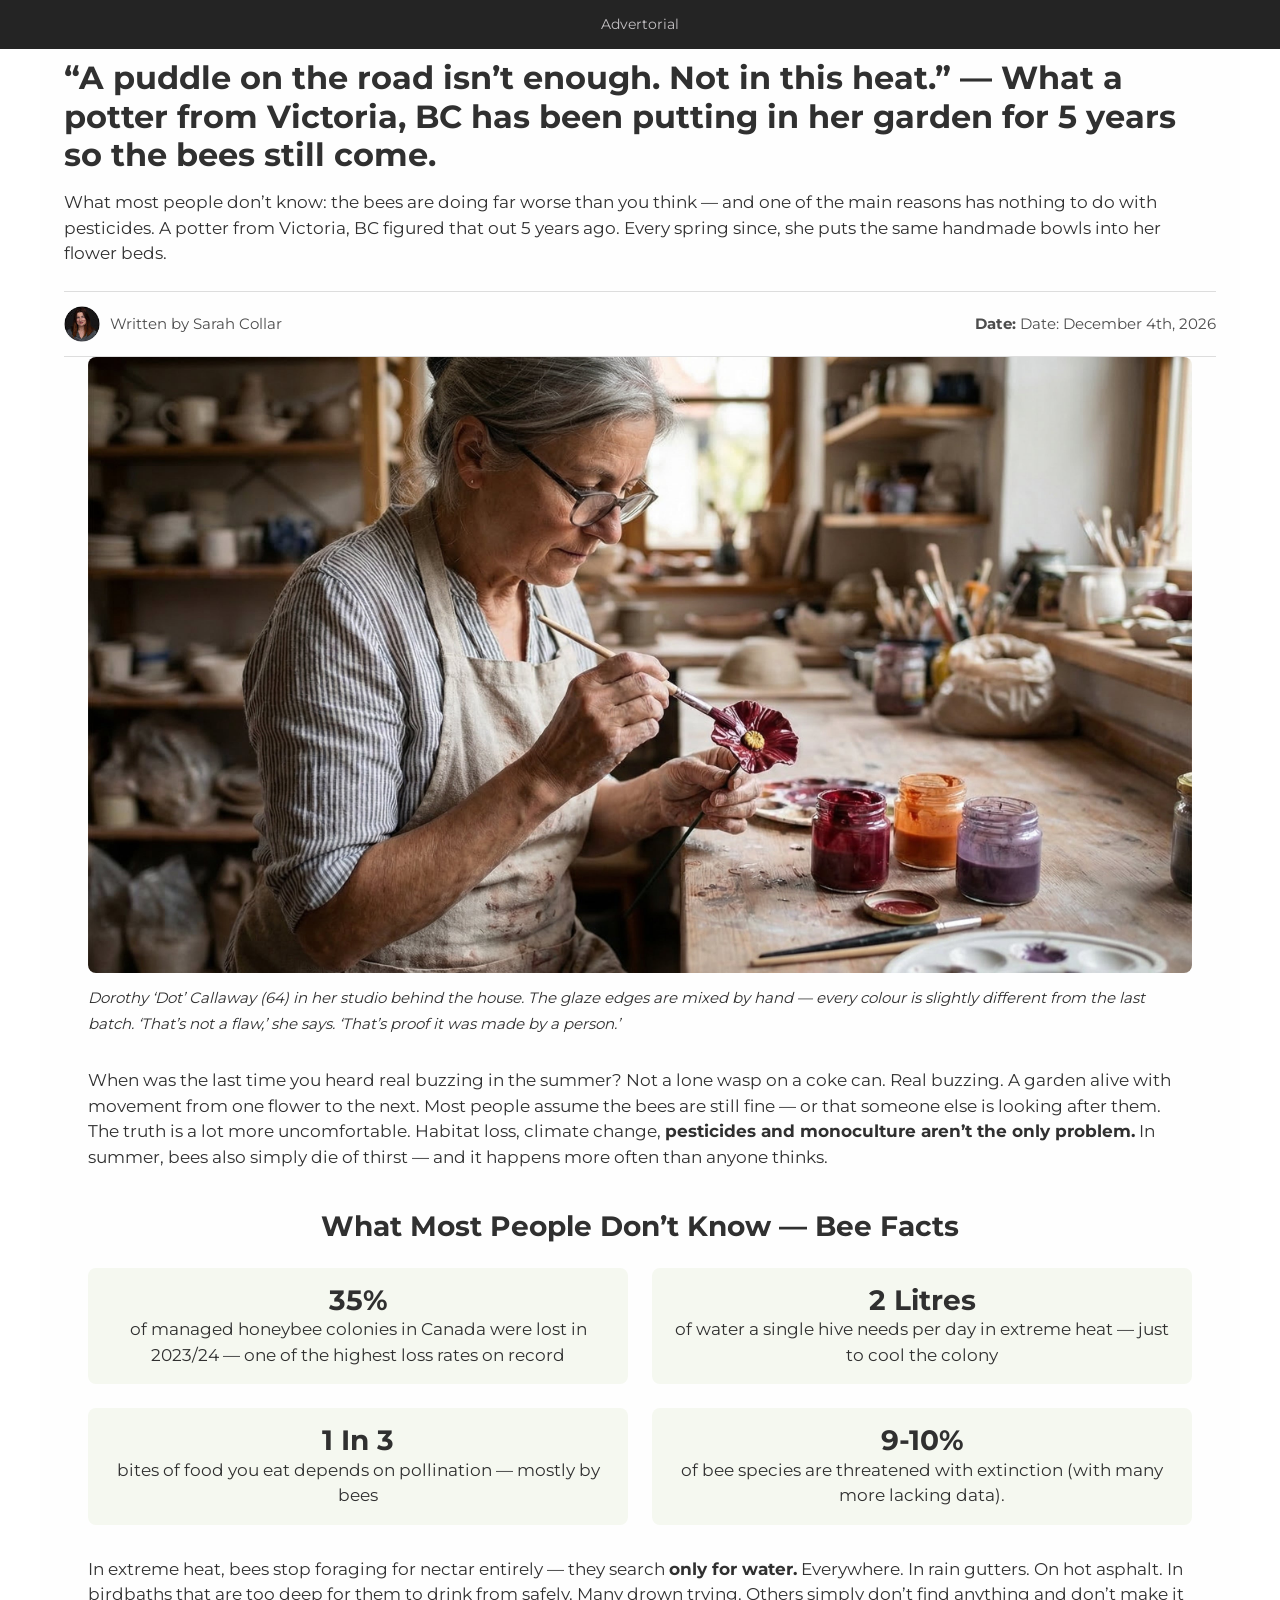
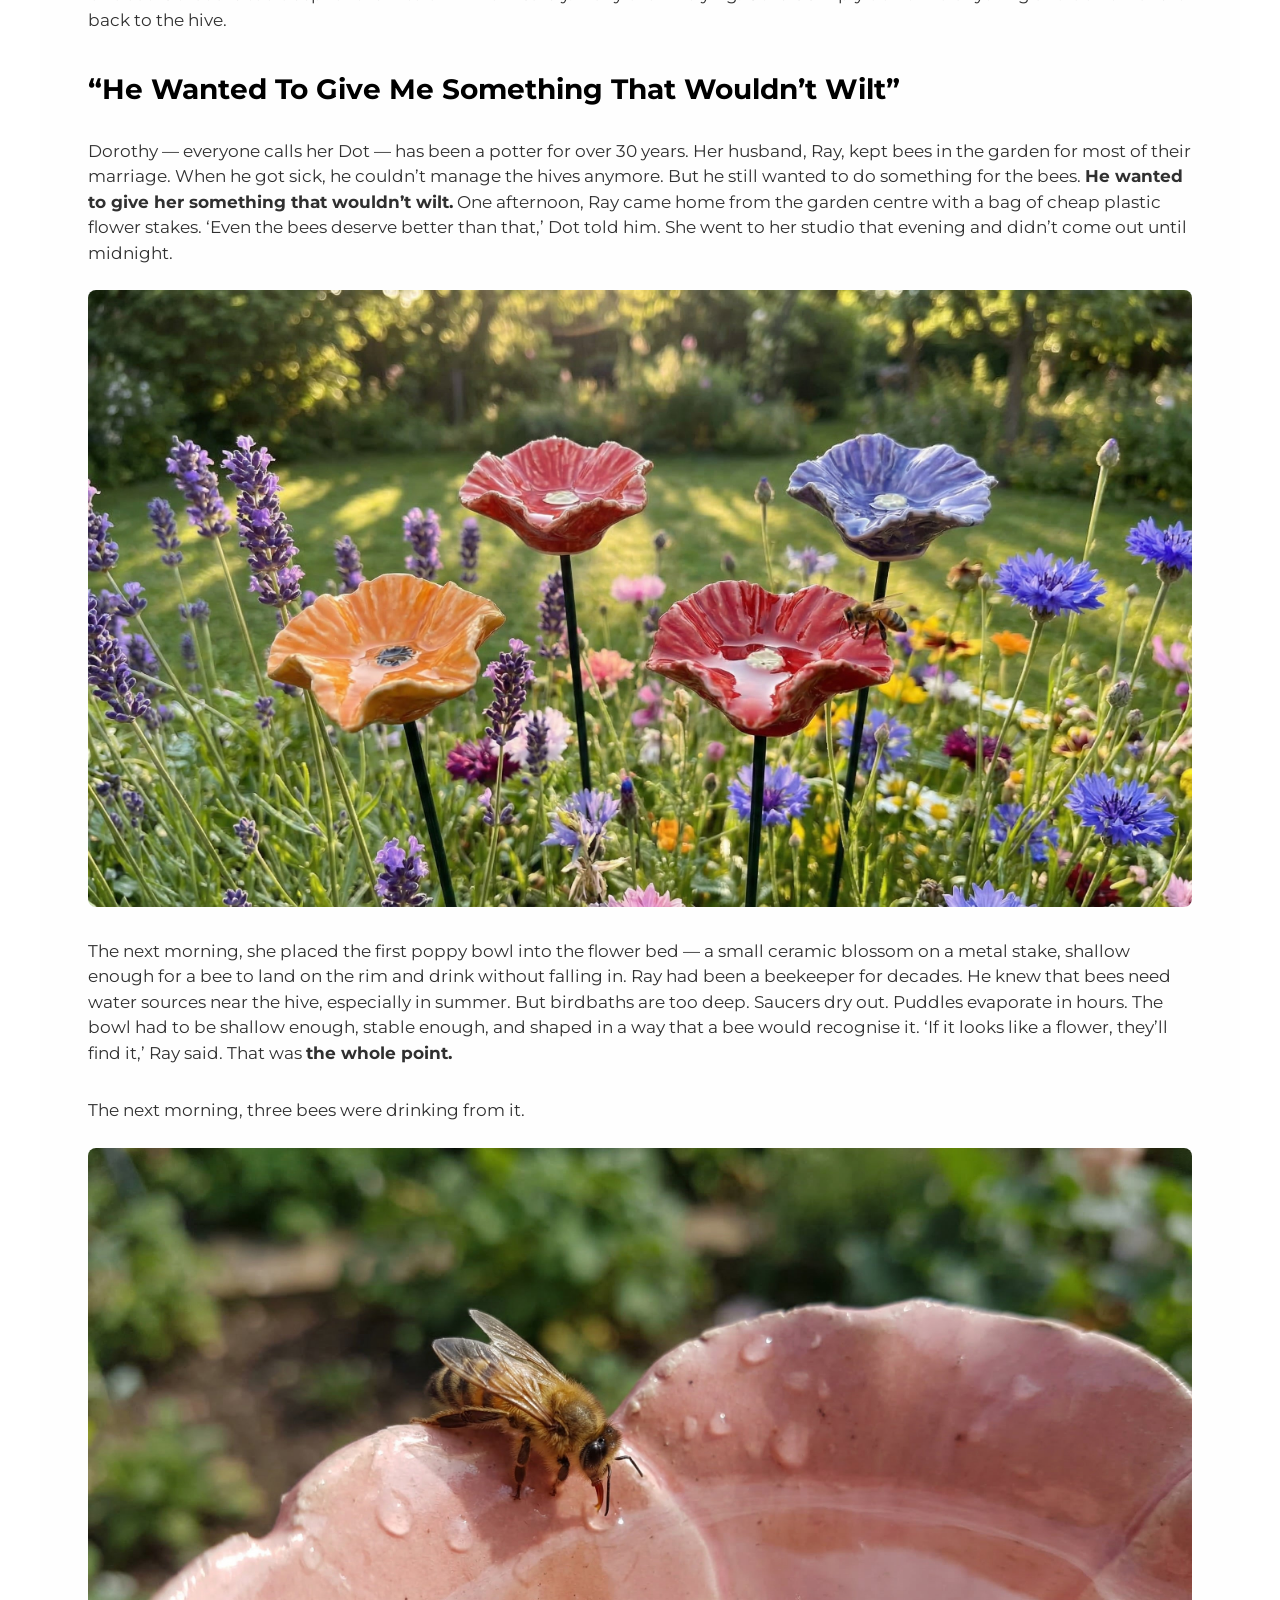
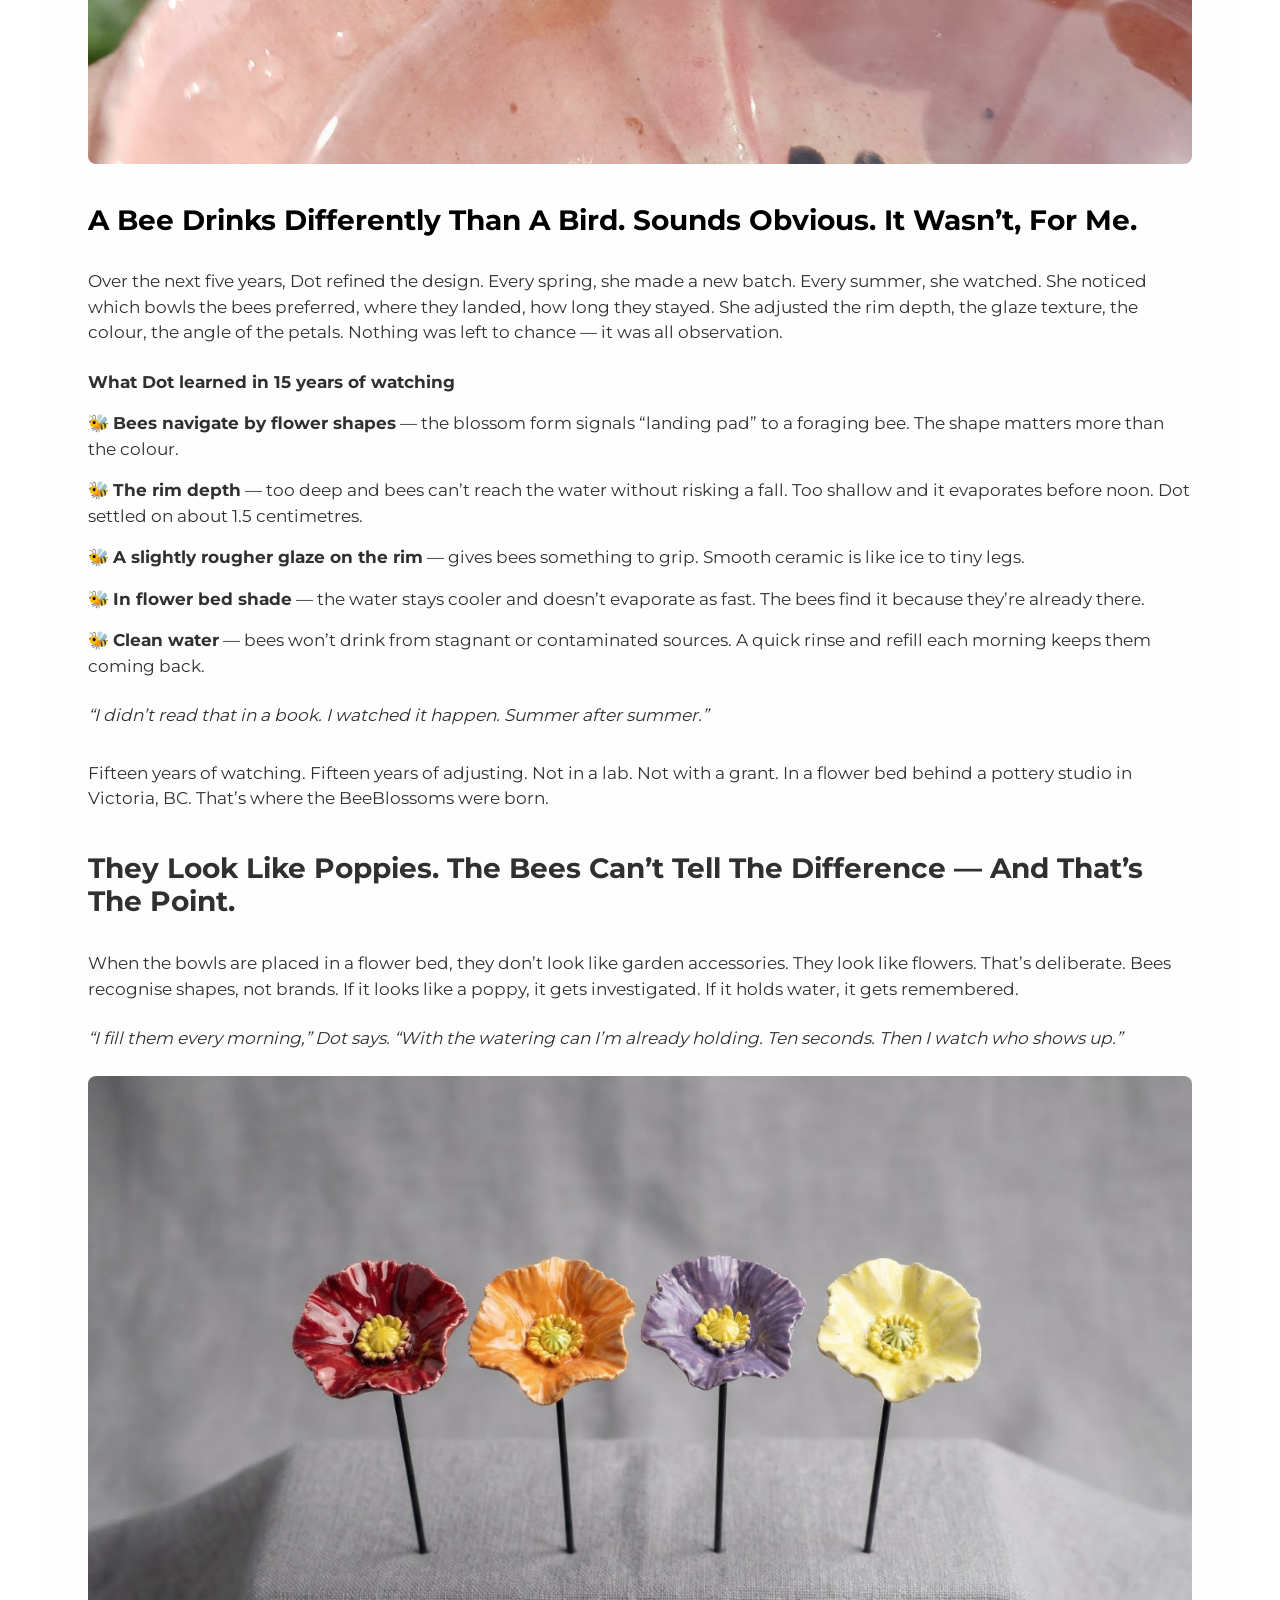
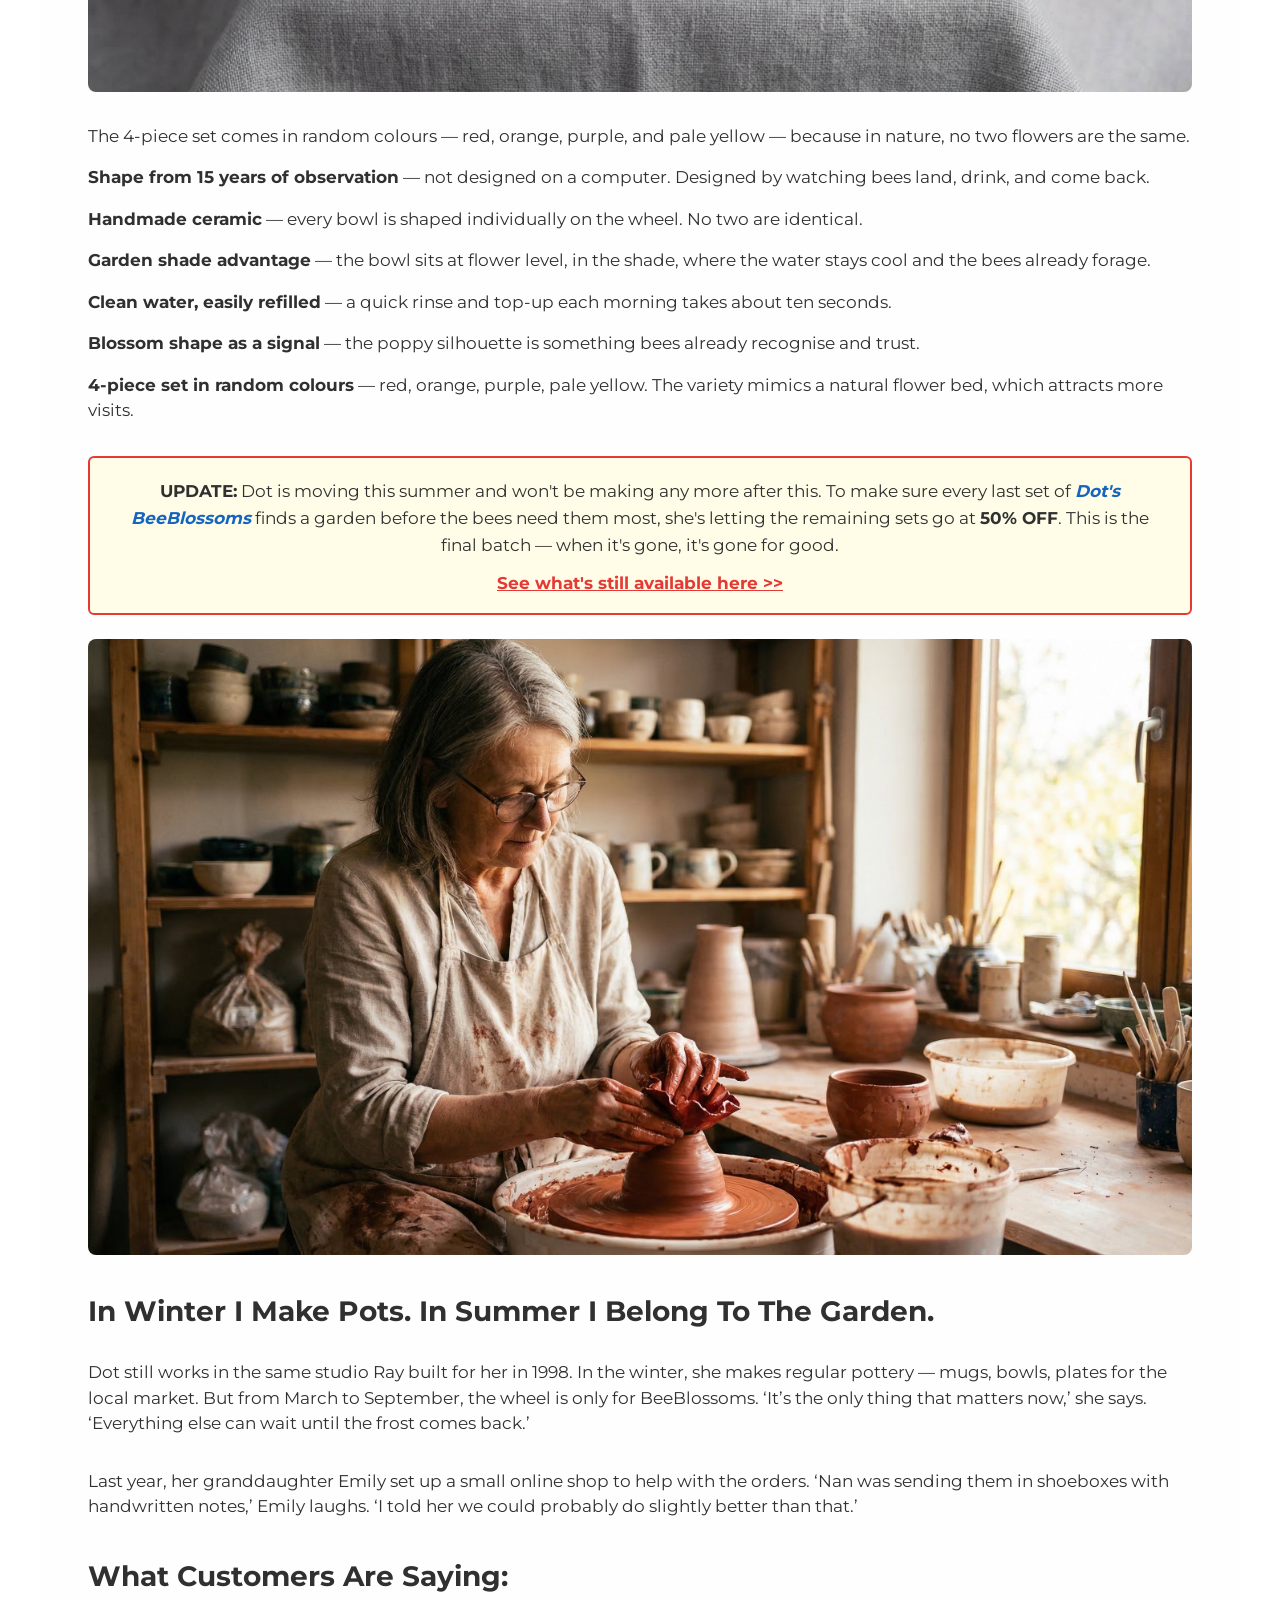
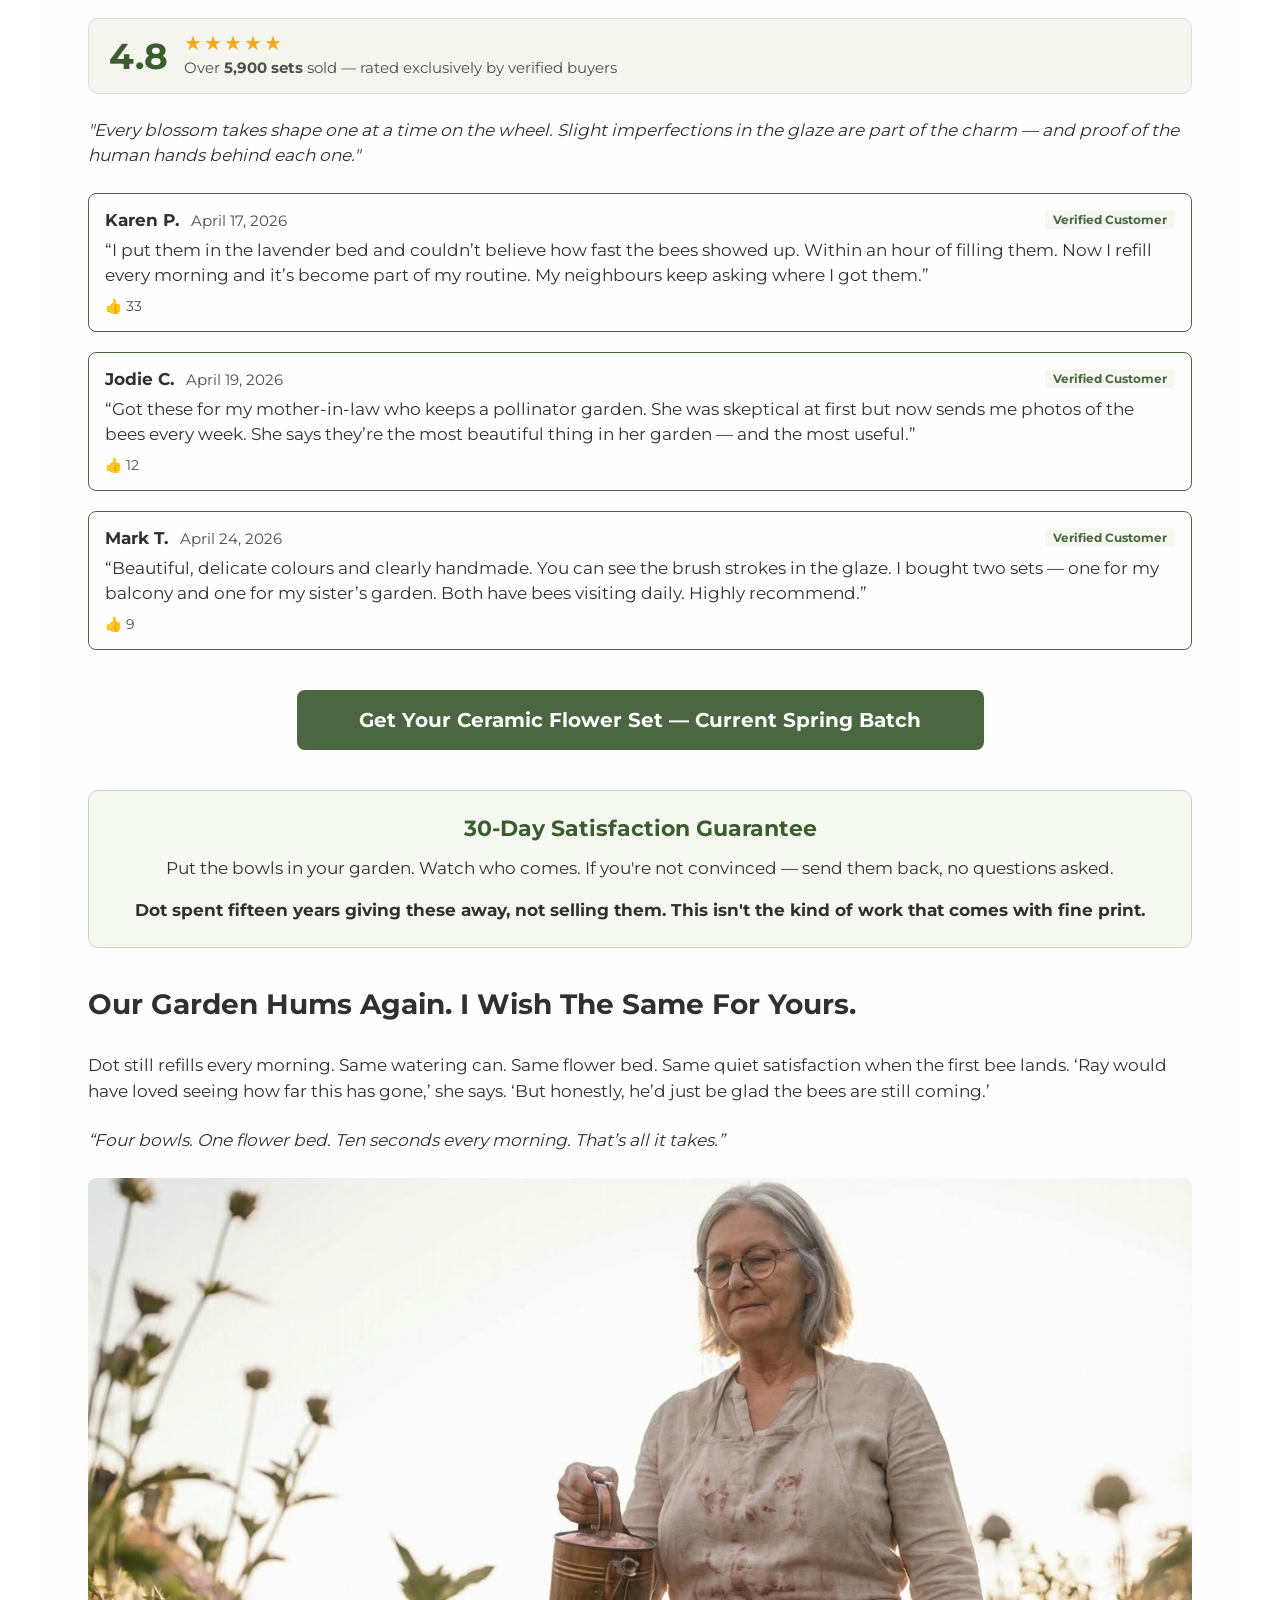
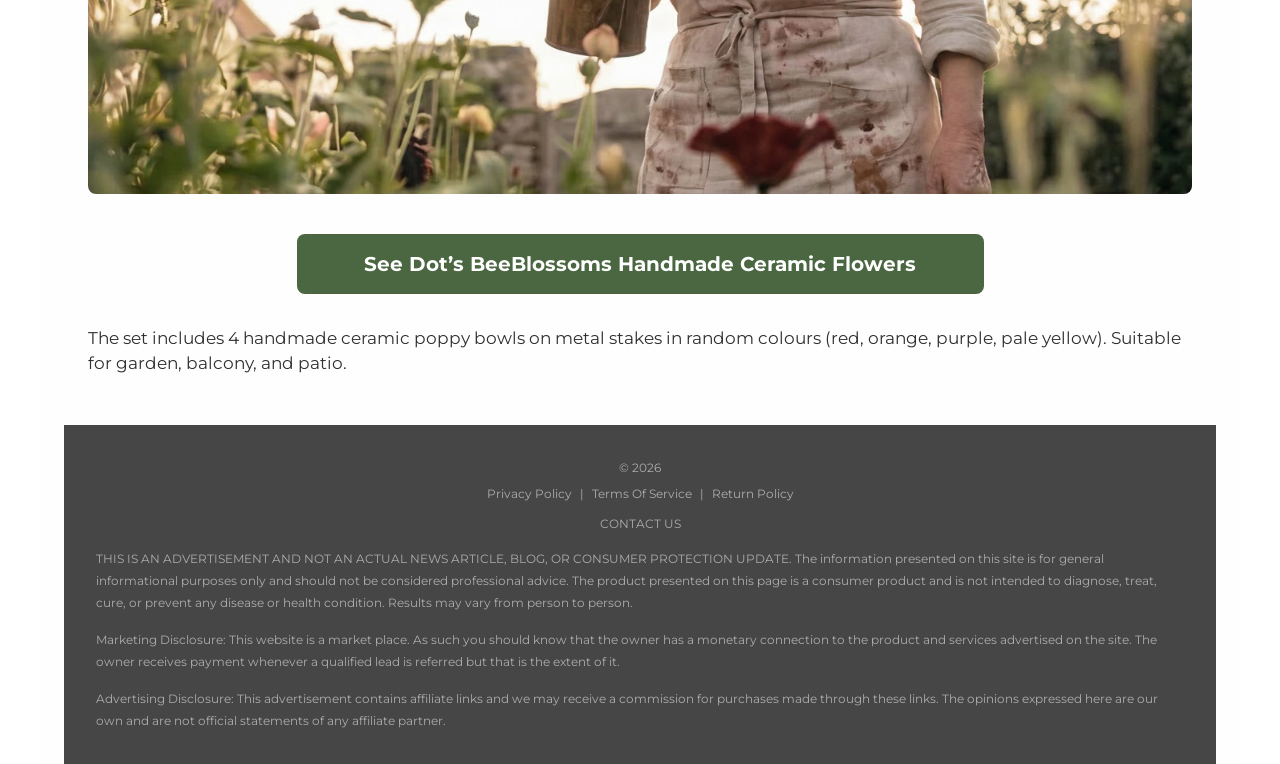
==== commit 64ac0fe6: "Update ca.html" ====
--- a/ca.html
+++ b/ca.html
@@ -442,7 +442,7 @@
         <p class="product-desc">
           The set includes 4 handmade ceramic poppy bowls on metal stakes in random
           colours (red, orange, purple, pale yellow). Suitable for garden, balcony, and
-          patio. Free shipping across Canada. Delivery in 5&ndash;7 business days.
+          patio. 
         </p>
       </div>
 
